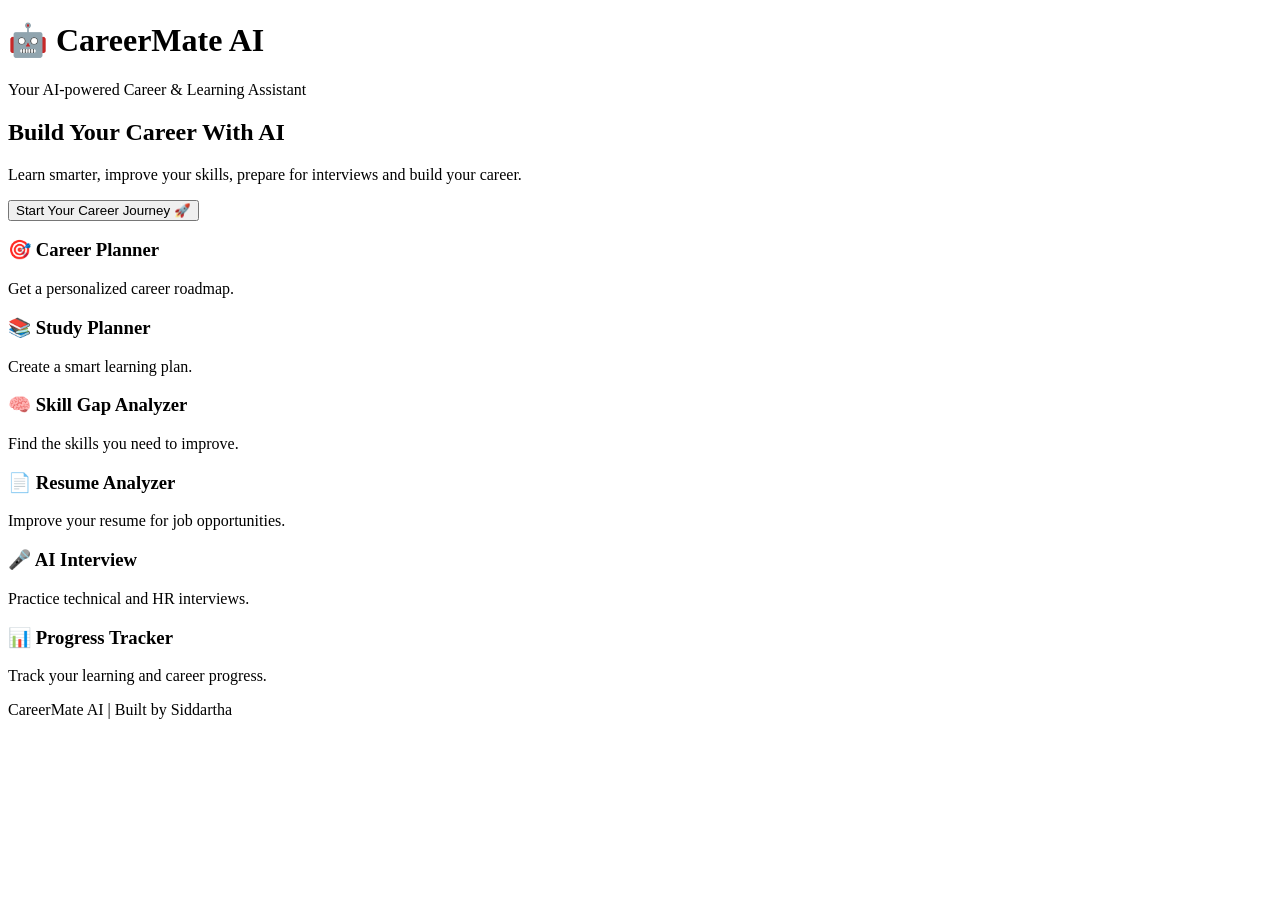
==== index.html @ c9f9c867 "Create index.htmlCreate CareerMate AI homepage" ====
<!DOCTYPE html>
<html lang="en">

<head>
    <meta charset="UTF-8">
    <meta name="viewport" content="width=device-width, initial-scale=1.0">

    <title>CareerMate AI</title>

    <link rel="stylesheet" href="style.css">
</head>

<body>

    <header>
        <h1>🤖 CareerMate AI</h1>
        <p>Your AI-powered Career & Learning Assistant</p>
    </header>

    <main>

        <section class="hero">
            <h2>Build Your Career With AI</h2>

            <p>
                Learn smarter, improve your skills,
                prepare for interviews and build your career.
            </p>

            <button onclick="startCareer()">
                Start Your Career Journey 🚀
            </button>
        </section>

        <section class="features">

            <div class="card">
                <h3>🎯 Career Planner</h3>
                <p>Get a personalized career roadmap.</p>
            </div>

            <div class="card">
                <h3>📚 Study Planner</h3>
                <p>Create a smart learning plan.</p>
            </div>

            <div class="card">
                <h3>🧠 Skill Gap Analyzer</h3>
                <p>Find the skills you need to improve.</p>
            </div>

            <div class="card">
                <h3>📄 Resume Analyzer</h3>
                <p>Improve your resume for job opportunities.</p>
            </div>

            <div class="card">
                <h3>🎤 AI Interview</h3>
                <p>Practice technical and HR interviews.</p>
            </div>

            <div class="card">
                <h3>📊 Progress Tracker</h3>
                <p>Track your learning and career progress.</p>
            </div>

        </section>

    </main>

    <footer>
        <p>CareerMate AI | Built by Siddartha</p>
    </footer>

    <script src="script.js"></script>

</body>

</html>
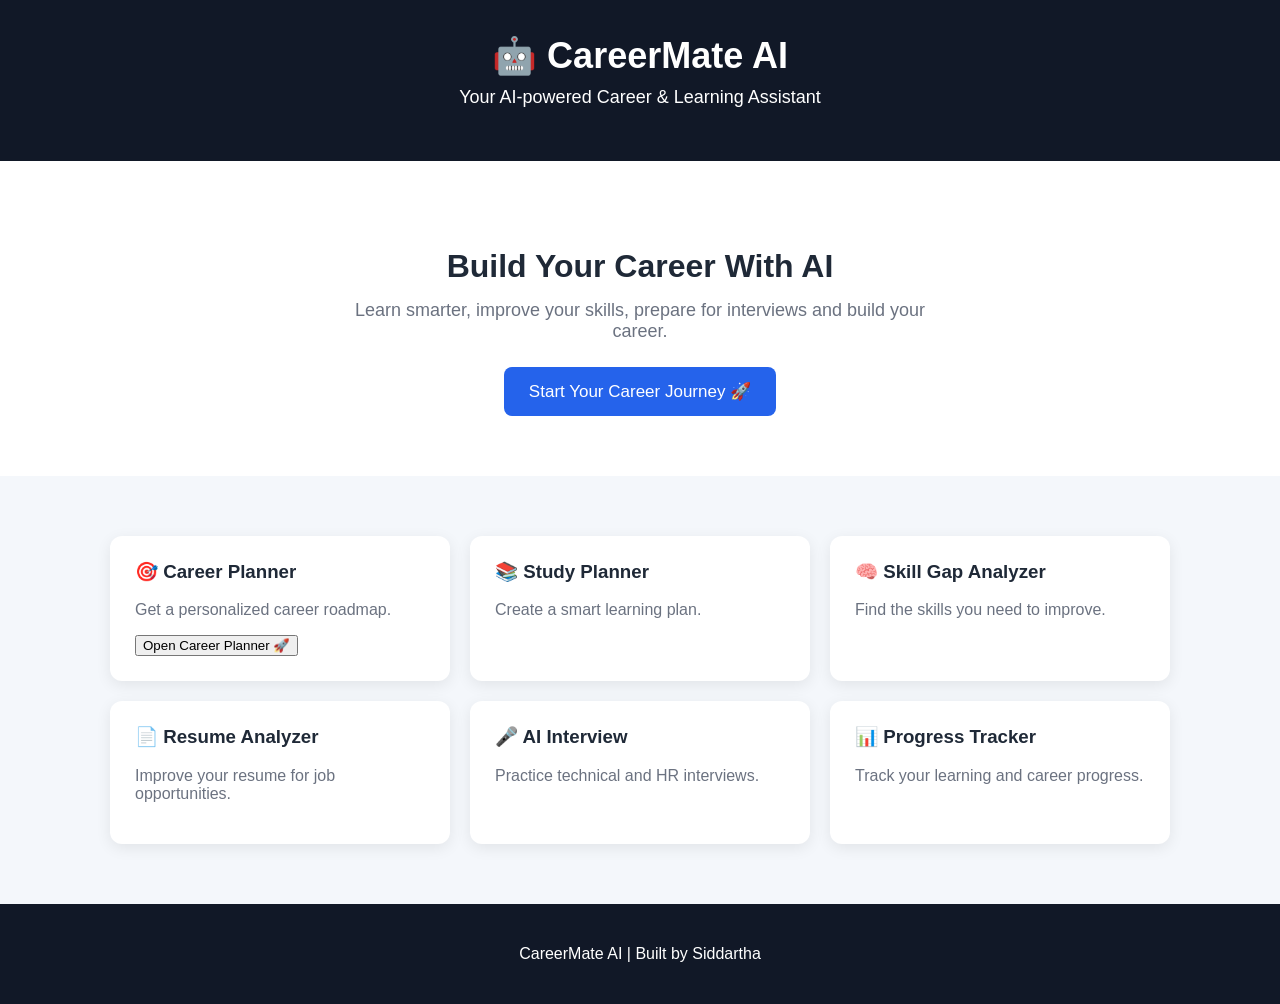
==== commit 3b29e1b2: "Update index.htmlConnect Career Planner page" ====
--- a/index.html
+++ b/index.html
@@ -35,9 +35,13 @@
         <section class="features">
 
             <div class="card">
-                <h3>🎯 Career Planner</h3>
-                <p>Get a personalized career roadmap.</p>
-            </div>
+    <h3>🎯 Career Planner</h3>
+    <p>Get a personalized career roadmap.</p>
+
+    <a href="career.html">
+        <button>Open Career Planner 🚀</button>
+    </a>
+</div>
 
             <div class="card">
                 <h3>📚 Study Planner</h3>
--- a/style.css
+++ b/style.css
@@ -0,0 +1,102 @@
+* {
+    box-sizing: border-box;
+}
+
+body {
+    margin: 0;
+    font-family: Arial, sans-serif;
+    background: #f4f7fb;
+    color: #1f2937;
+}
+
+header {
+    background: #111827;
+    color: white;
+    text-align: center;
+    padding: 35px 20px;
+}
+
+header h1 {
+    margin: 0;
+    font-size: 36px;
+}
+
+header p {
+    font-size: 18px;
+    margin-top: 10px;
+}
+
+.hero {
+    text-align: center;
+    padding: 60px 20px;
+    background: white;
+}
+
+.hero h2 {
+    font-size: 32px;
+    margin-bottom: 15px;
+}
+
+.hero p {
+    font-size: 18px;
+    color: #6b7280;
+    max-width: 600px;
+    margin: auto;
+}
+
+.hero button {
+    margin-top: 25px;
+    padding: 14px 25px;
+    border: none;
+    border-radius: 8px;
+    background: #2563eb;
+    color: white;
+    font-size: 17px;
+    cursor: pointer;
+}
+
+.features {
+    max-width: 1100px;
+    margin: 40px auto;
+    padding: 20px;
+    display: grid;
+    grid-template-columns: repeat(3, 1fr);
+    gap: 20px;
+}
+
+.card {
+    background: white;
+    padding: 25px;
+    border-radius: 12px;
+    box-shadow: 0 4px 15px rgba(0, 0, 0, 0.08);
+}
+
+.card h3 {
+    margin-top: 0;
+}
+
+.card p {
+    color: #6b7280;
+}
+
+footer {
+    text-align: center;
+    padding: 25px;
+    background: #111827;
+    color: white;
+}
+
+@media (max-width: 700px) {
+
+    header h1 {
+        font-size: 28px;
+    }
+
+    .features {
+        grid-template-columns: 1fr;
+    }
+
+    .hero h2 {
+        font-size: 26px;
+    }
+}
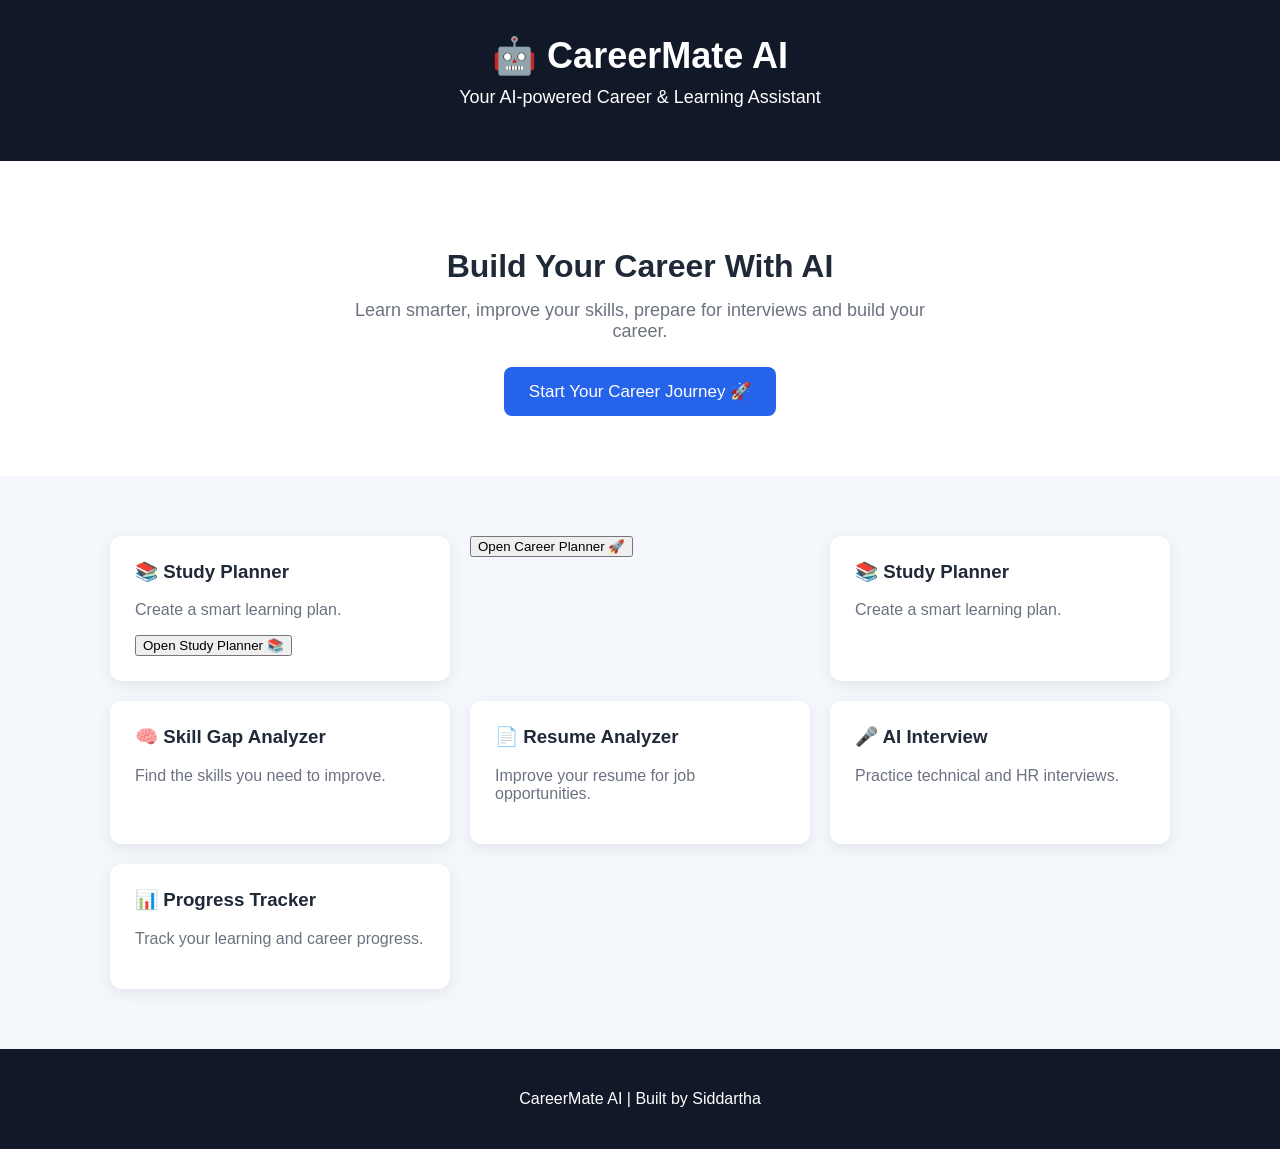
==== commit b494b183: "Update index.htmlConnect Study Planner page" ====
--- a/index.html
+++ b/index.html
@@ -35,8 +35,13 @@
         <section class="features">
 
             <div class="card">
-    <h3>🎯 Career Planner</h3>
-    <p>Get a personalized career roadmap.</p>
+    <h3>📚 Study Planner</h3>
+    <p>Create a smart learning plan.</p>
+
+    <a href="study.html">
+        <button>Open Study Planner 📚</button>
+    </a>
+</div>
 
     <a href="career.html">
         <button>Open Career Planner 🚀</button>
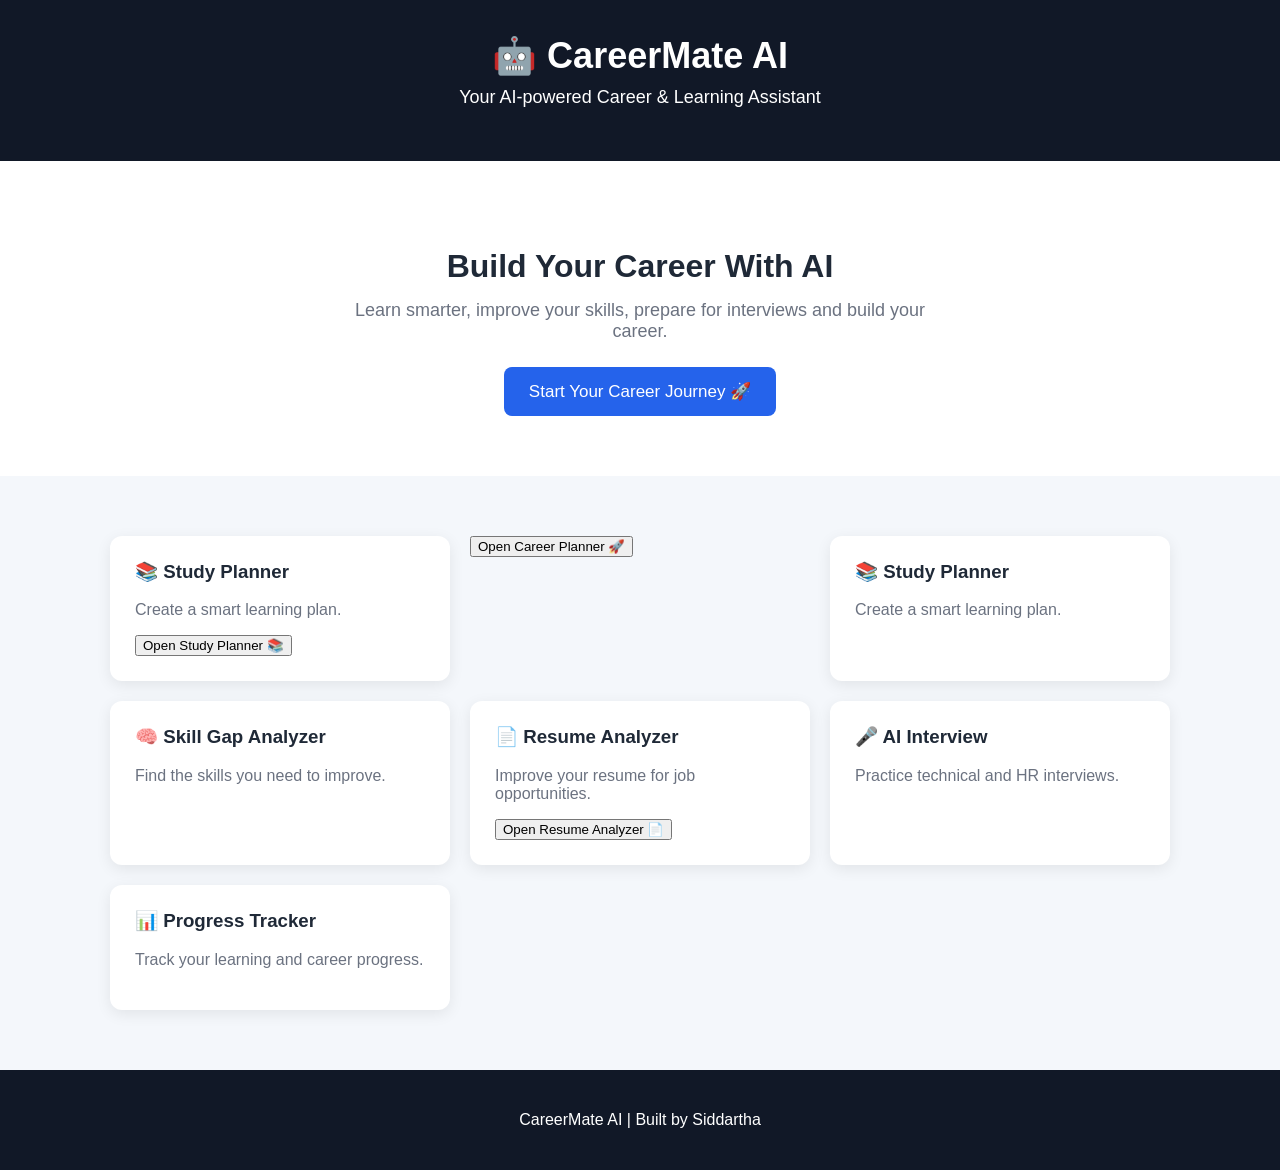
==== commit 68f91480: "Update index.htmlAdd Resume Analyzer page" ====
--- a/index.html
+++ b/index.html
@@ -59,9 +59,13 @@
             </div>
 
             <div class="card">
-                <h3>📄 Resume Analyzer</h3>
-                <p>Improve your resume for job opportunities.</p>
-            </div>
+    <h3>📄 Resume Analyzer</h3>
+    <p>Improve your resume for job opportunities.</p>
+
+    <a href="resume.html">
+        <button>Open Resume Analyzer 📄</button>
+    </a>
+</div>
 
             <div class="card">
                 <h3>🎤 AI Interview</h3>
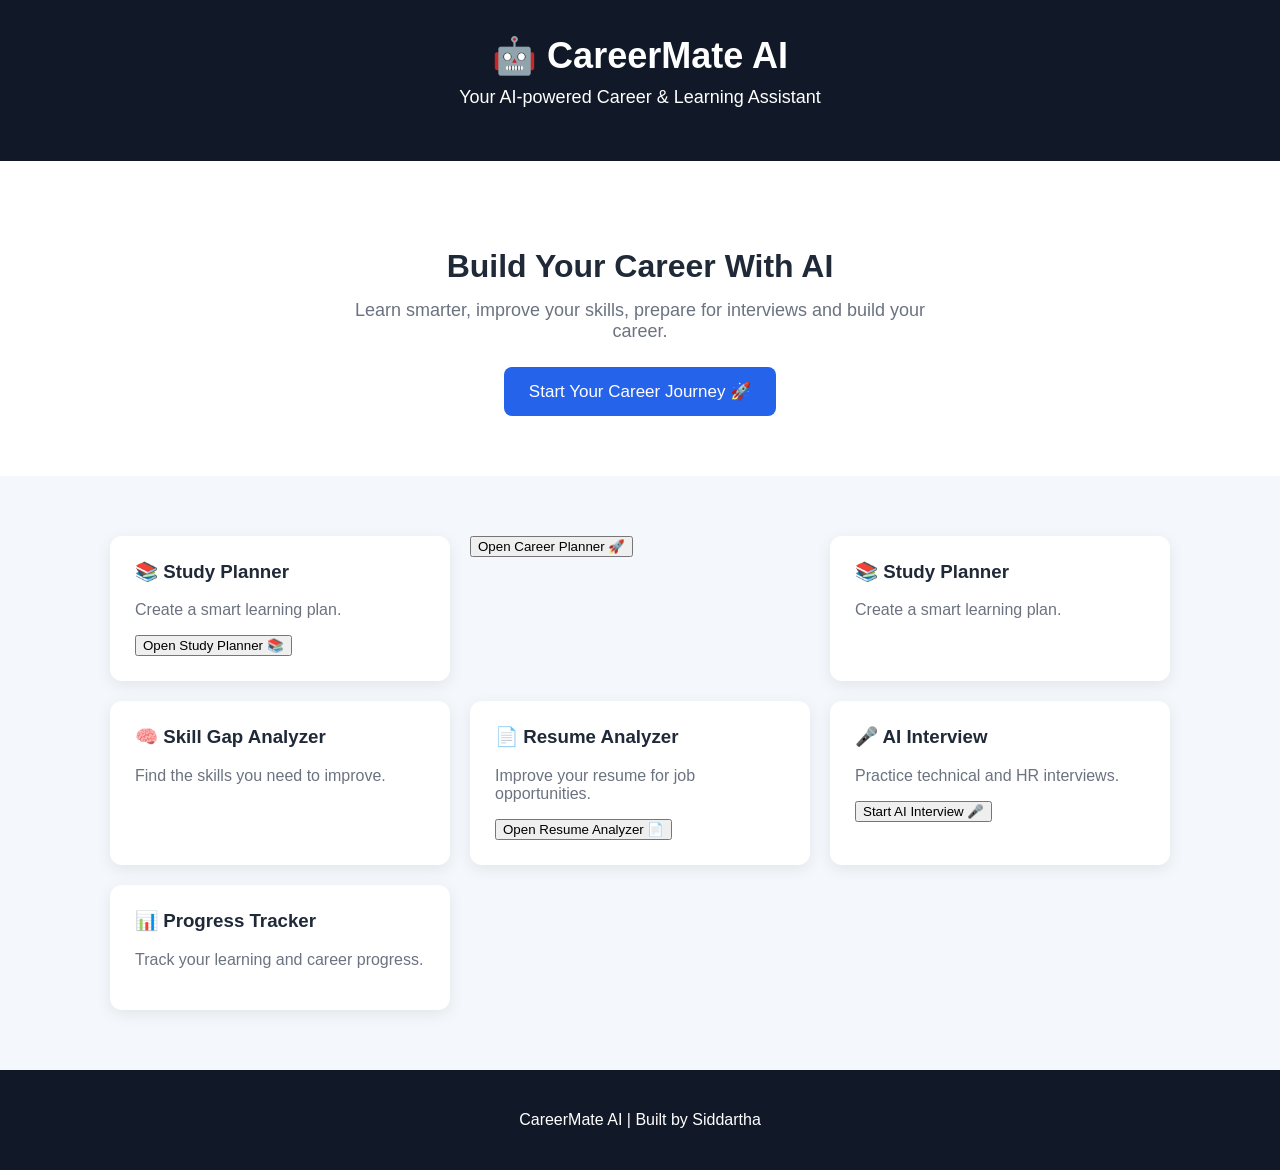
==== commit a6bb1ee5: "Update index.html" ====
--- a/index.html
+++ b/index.html
@@ -68,9 +68,13 @@
 </div>
 
             <div class="card">
-                <h3>🎤 AI Interview</h3>
-                <p>Practice technical and HR interviews.</p>
-            </div>
+    <h3>🎤 AI Interview</h3>
+    <p>Practice technical and HR interviews.</p>
+
+    <a href="interview.html">
+        <button>Start AI Interview 🎤</button>
+    </a>
+</div>
 
             <div class="card">
                 <h3>📊 Progress Tracker</h3>
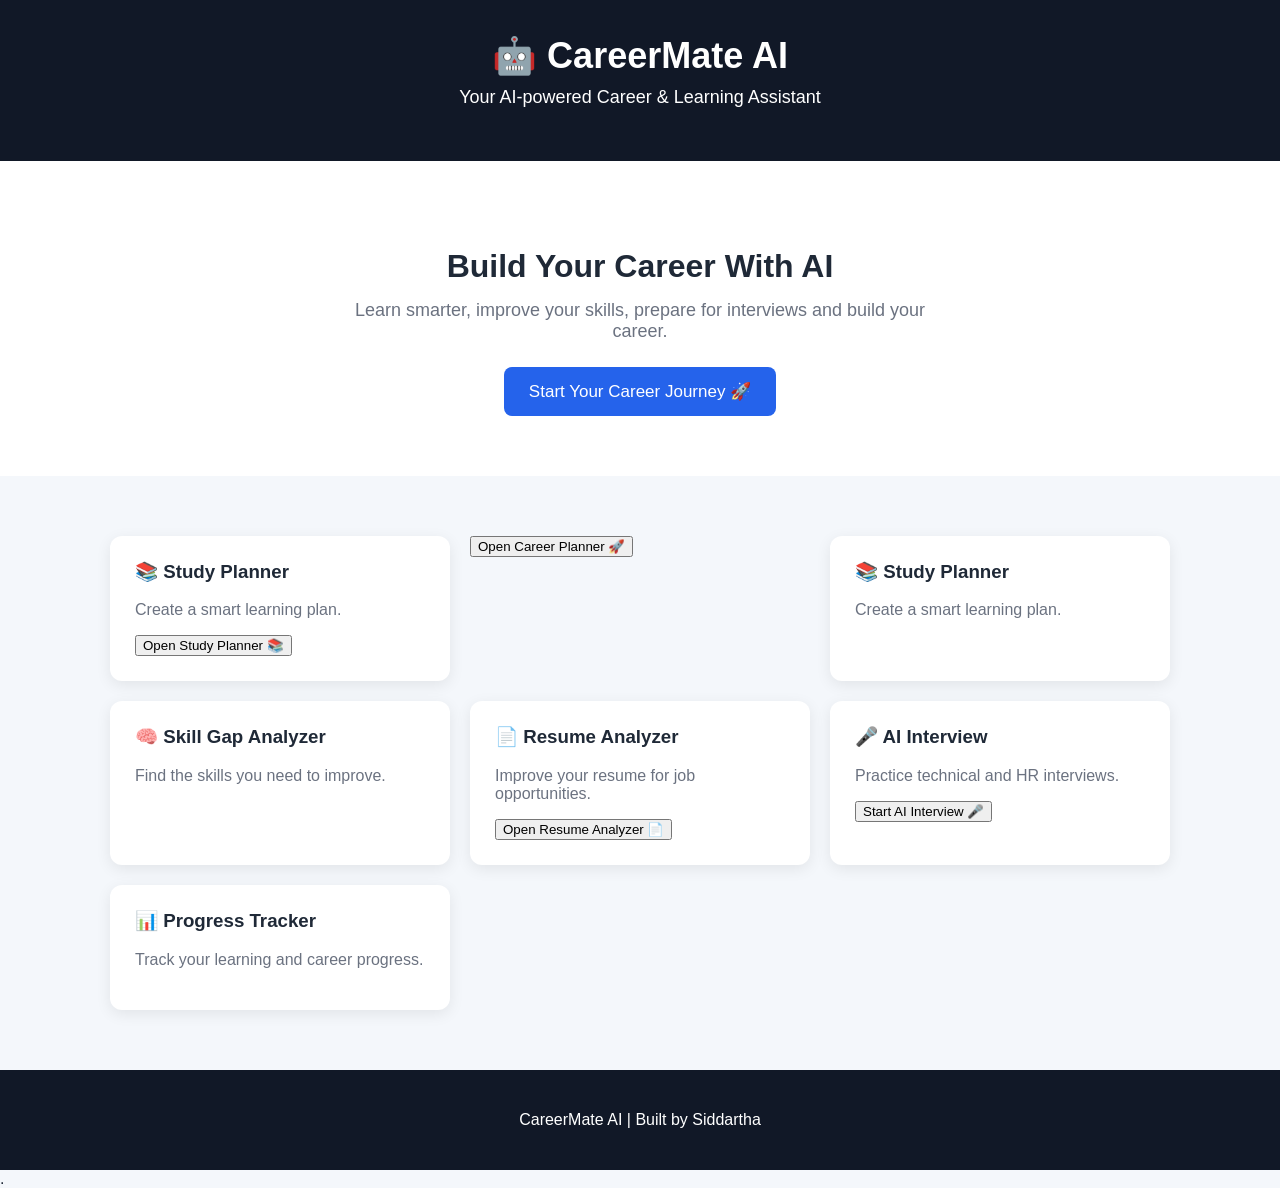
==== commit 236fcb17: "Update index.htmlConnect AI Interview page" ====
--- a/index.html
+++ b/index.html
@@ -91,6 +91,5 @@
 
     <script src="script.js"></script>
 
-</body>
-
+</body>.    
 </html>
